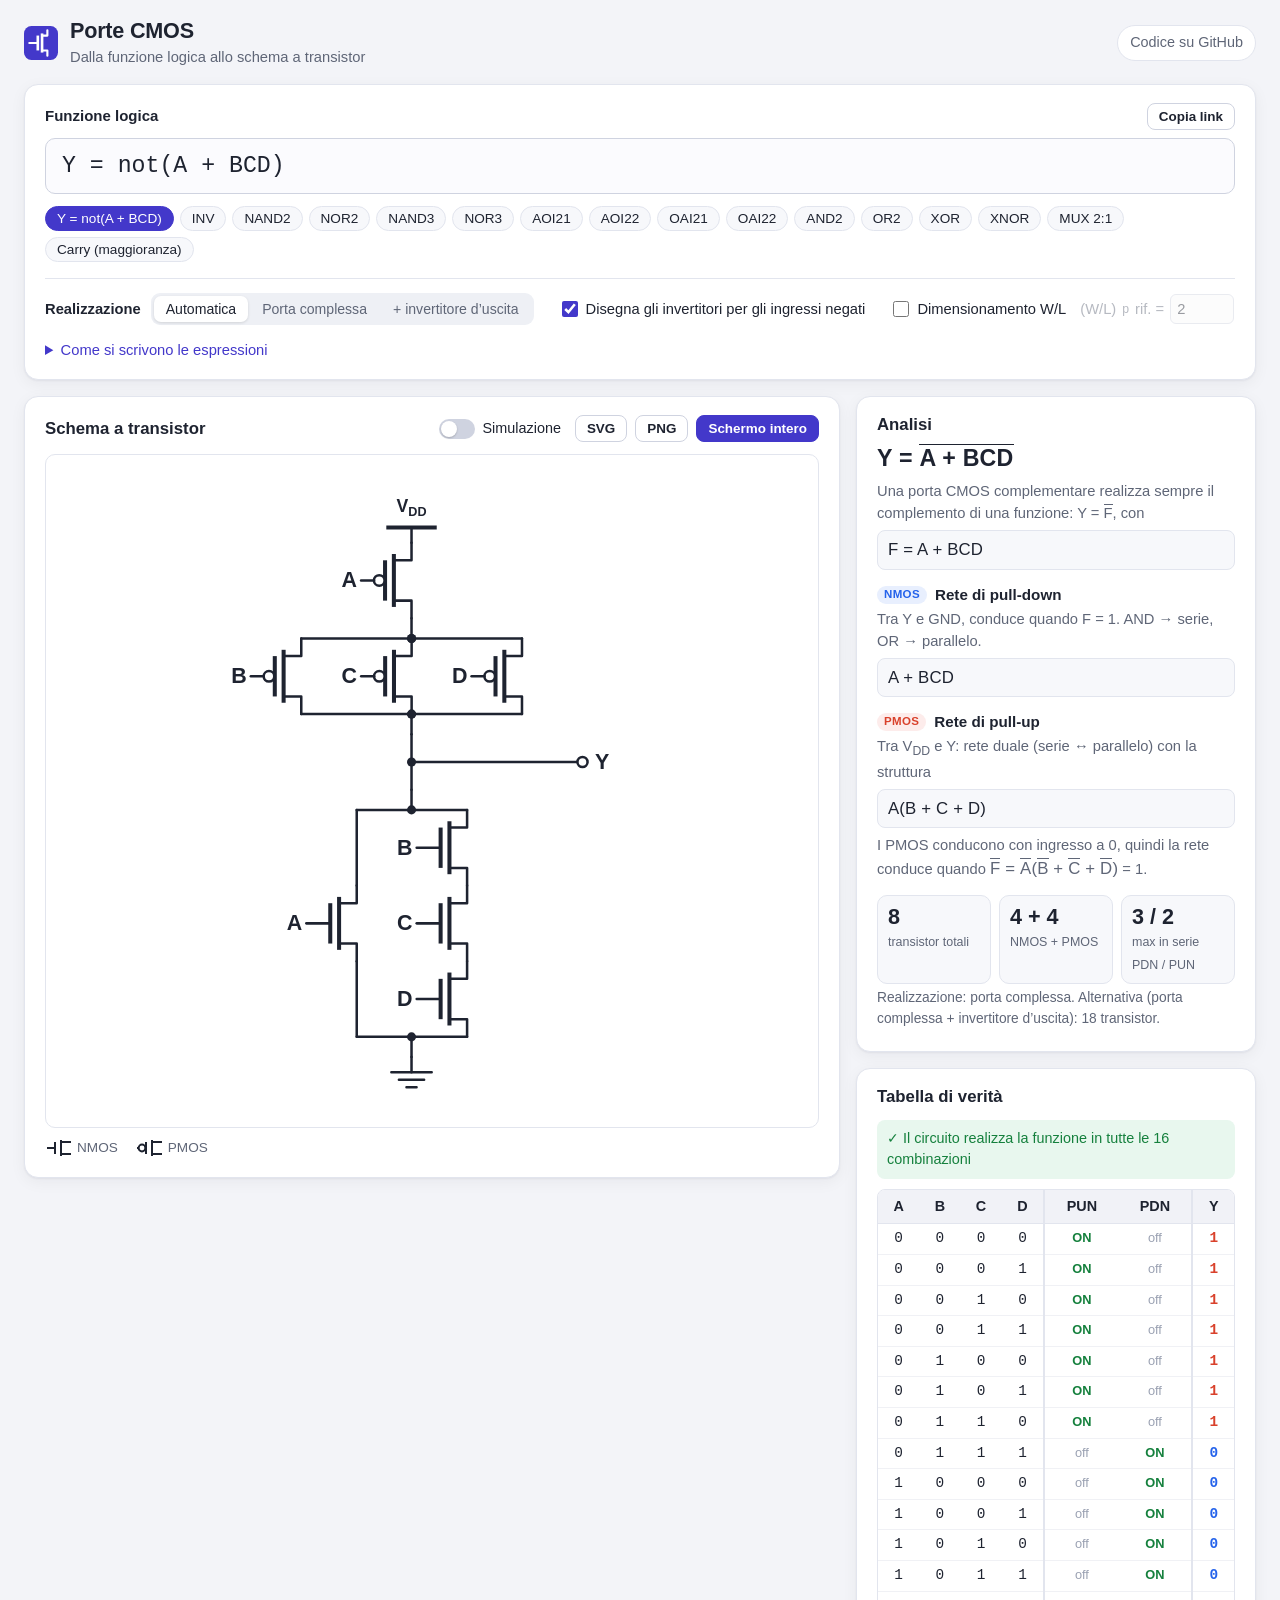
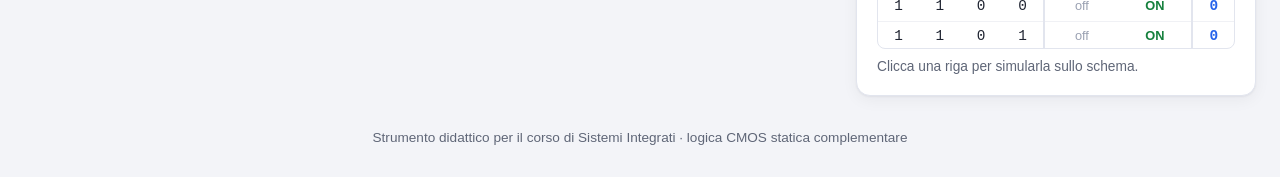
==== docs/index.html @ 06175005 "Generatore di schemi CMOS da espressioni logiche Sito statico (GitHub Pages) che trasforma una funzi" ====
<!doctype html>
<html lang="it">
<head>
  <meta charset="utf-8">
  <meta name="viewport" content="width=device-width, initial-scale=1">
  <title>Porte CMOS</title>
  <meta name="description" content="Scrivi una funzione logica (es. Y = not(A + BCD)) e ottieni lo schema a transistor CMOS con reti di pull-up e pull-down, tabella di verità, dimensionamento e simulazione.">
  <link rel="icon" href="favicon.svg" type="image/svg+xml">
  <link rel="stylesheet" href="css/style.css">
  <script type="module" src="js/app.js"></script>
</head>
<body>
  <header class="topbar">
    <div class="brand">
      <img src="favicon.svg" alt="" width="34" height="34">
      <div>
        <h1>Porte CMOS</h1>
        <p>Dalla funzione logica allo schema a transistor</p>
      </div>
    </div>
    <a class="gh-link" id="repo-link" href="https://github.com/giob22/PorteCMOS" target="_blank" rel="noopener">Codice su GitHub</a>
  </header>

  <main>
    <section class="card input-card">
      <div class="input-head">
        <label for="expr">Funzione logica</label>
        <button type="button" class="btn ghost small" id="copy-link" title="Copia un link a questa funzione">Copia link</button>
      </div>
      <input id="expr" class="expr" type="text" spellcheck="false" autocomplete="off" autocapitalize="off"
             placeholder="Y = not(A + BCD)" aria-describedby="error">
      <div id="error" class="error" role="alert" hidden></div>

      <div class="examples" id="examples" aria-label="Esempi"></div>

      <div class="options">
        <div class="opt">
          <span class="opt-label">Realizzazione</span>
          <div class="segmented" role="radiogroup" aria-label="Realizzazione" id="mode">
            <button type="button" role="radio" data-mode="auto">Automatica</button>
            <button type="button" role="radio" data-mode="direct">Porta complessa</button>
            <button type="button" role="radio" data-mode="outinv">+ invertitore d’uscita</button>
          </div>
        </div>
        <label class="opt check">
          <input type="checkbox" id="opt-inverters">
          <span>Disegna gli invertitori per gli ingressi negati</span>
        </label>
        <div class="opt sizing">
          <label class="check">
            <input type="checkbox" id="opt-sizing">
            <span>Dimensionamento W/L</span>
          </label>
          <label class="ratio" title="Rapporto (W/L) del PMOS dell'invertitore di riferimento, con (W/L) dell'NMOS = 1">
            (W/L)<sub>p</sub> rif. =
            <input type="number" id="opt-ratio" min="1" max="5" step="0.5" value="2">
          </label>
        </div>
      </div>

      <details class="syntax">
        <summary>Come si scrivono le espressioni</summary>
        <table>
          <tbody>
            <tr><th>NOT</th><td><code>not(A)</code> <code>!A</code> <code>~A</code> <code>A'</code></td></tr>
            <tr><th>AND</th><td><code>AB</code> <code>A·B</code> <code>A*B</code> <code>A&amp;B</code> <code>A and B</code></td></tr>
            <tr><th>OR</th><td><code>A + B</code> <code>A | B</code> <code>A or B</code></td></tr>
            <tr><th>XOR</th><td><code>A ^ B</code> <code>A xor B</code></td></tr>
            <tr><th>Funzioni</th><td><code>nand(A, B)</code> <code>nor(A, B, C)</code> <code>xnor(A, B)</code> <code>and(…)</code> <code>or(…)</code></td></tr>
          </tbody>
        </table>
        <ul>
          <li>Lettere adiacenti sono in AND: <code>BCD</code> = B·C·D.</li>
          <li>Una variabile è una lettera seguita da eventuali cifre: <code>A1</code>, <code>S0</code>.</li>
          <li>Precedenza: NOT, poi AND, poi XOR, poi OR. <code>Y =</code> iniziale facoltativo (cambia il nome dell’uscita).</li>
        </ul>
      </details>
    </section>

    <div class="layout">
      <section class="card schematic-card" id="schematic-card">
        <div class="card-head">
          <h2>Schema a transistor</h2>
          <div class="tools">
            <label class="switch" title="Assegna valori agli ingressi ed evidenzia i transistor accesi">
              <input type="checkbox" id="opt-sim">
              <span class="track"></span>
              <span>Simulazione</span>
            </label>
            <button type="button" class="btn ghost small" id="export-svg">SVG</button>
            <button type="button" class="btn ghost small" id="export-png">PNG</button>
            <button type="button" class="btn small" id="fullscreen" title="Schermo intero (tasto F)">Schermo intero</button>
          </div>
        </div>
        <div class="sim-panel" id="sim-panel" hidden></div>
        <div class="schematic" id="schematic"></div>
        <div class="legend">
          <span><svg width="26" height="20" viewBox="0 0 26 20" aria-hidden="true"><path d="M26 4H16V16H26M16 2V18M10 4V16M10 10H2" fill="none" stroke="currentColor" stroke-width="2"/></svg> NMOS</span>
          <span><svg width="26" height="20" viewBox="0 0 26 20" aria-hidden="true"><path d="M26 4H16V16H26M16 2V18M10 4V16M2 10H1" fill="none" stroke="currentColor" stroke-width="2"/><circle cx="6" cy="10" r="3.4" fill="none" stroke="currentColor" stroke-width="2"/></svg> PMOS</span>
          <span class="sim-only"><i class="sw up"></i> cammino verso V<sub>DD</sub></span>
          <span class="sim-only"><i class="sw down"></i> cammino verso GND</span>
          <span class="size-only"><i class="sw size"></i> W/L normalizzato</span>
        </div>
      </section>

      <aside class="side">
        <section class="card" id="analysis"></section>
        <section class="card" id="truth"></section>
      </aside>
    </div>
  </main>

  <footer>
    Strumento didattico per il corso di Sistemi Integrati · logica CMOS statica complementare
  </footer>
  <div class="toast" id="toast" role="status" aria-live="polite"></div>
</body>
</html>
---- docs/css/style.css ----
:root {
  --bg: #f3f4f8;
  --card: #ffffff;
  --ink: #1e2330;
  --muted: #5f6677;
  --line: #e2e5ee;
  --accent: #4338ca;
  --accent-soft: #eef0ff;
  --up: #d9412b;
  --down: #2563eb;
  --size: #7c3aed;
  --ok: #15803d;
  --ok-soft: #e8f7ee;
  --err: #b42318;
  --err-soft: #fdecea;
  --radius: 14px;
  --shadow: 0 1px 2px rgba(20, 24, 40, .05), 0 4px 16px rgba(20, 24, 40, .05);
  --font: "Segoe UI", Roboto, -apple-system, BlinkMacSystemFont, Helvetica, Arial, sans-serif;
  --mono: "Cascadia Code", "JetBrains Mono", Consolas, "SF Mono", Menlo, monospace;
}

* { box-sizing: border-box; }

[hidden] { display: none !important; }

html { -webkit-text-size-adjust: 100%; }

body {
  margin: 0;
  background: var(--bg);
  color: var(--ink);
  font: 15px/1.5 var(--font);
}

h1, h2, h3 { margin: 0; line-height: 1.2; }

code {
  font-family: var(--mono);
  font-size: .88em;
  background: #f1f2f7;
  border: 1px solid var(--line);
  border-radius: 5px;
  padding: 0 .3em;
}

/* ------------------------------------------------------------------ header */

.topbar {
  display: flex;
  align-items: center;
  justify-content: space-between;
  gap: 16px;
  max-width: 1440px;
  margin: 0 auto;
  padding: 18px 24px 8px;
}

.brand { display: flex; align-items: center; gap: 12px; }
.brand h1 { font-size: 1.35rem; letter-spacing: -.01em; }
.brand p { margin: 2px 0 0; color: var(--muted); font-size: .92rem; }

.gh-link {
  color: var(--muted);
  font-size: .9rem;
  text-decoration: none;
  border: 1px solid var(--line);
  background: var(--card);
  padding: 6px 12px;
  border-radius: 999px;
  white-space: nowrap;
}
.gh-link:hover { color: var(--accent); border-color: #c9cdf5; }

main {
  max-width: 1440px;
  margin: 0 auto;
  padding: 8px 24px 24px;
  display: grid;
  gap: 16px;
}

.card {
  background: var(--card);
  border: 1px solid var(--line);
  border-radius: var(--radius);
  box-shadow: var(--shadow);
  padding: 18px 20px;
  min-width: 0;
}

/* ------------------------------------------------------------------- input */

.input-head {
  display: flex;
  align-items: center;
  justify-content: space-between;
  margin-bottom: 8px;
}
.input-head label { font-weight: 600; }

.expr {
  width: 100%;
  font: 500 1.45rem/1.3 var(--mono);
  color: var(--ink);
  padding: 12px 16px;
  border: 1.5px solid #cfd3e0;
  border-radius: 10px;
  background: #fbfbfe;
  outline: none;
  transition: border-color .15s, box-shadow .15s;
}
.expr:focus { border-color: var(--accent); box-shadow: 0 0 0 4px rgba(67, 56, 202, .12); background: #fff; }
.expr.invalid { border-color: var(--err); box-shadow: 0 0 0 4px rgba(180, 35, 24, .1); }

.error {
  margin-top: 8px;
  padding: 8px 12px;
  border-radius: 8px;
  background: var(--err-soft);
  color: var(--err);
  font-size: .93rem;
}
.error pre {
  margin: 6px 0 0;
  font: .95rem/1.3 var(--mono);
  color: var(--ink);
  white-space: pre-wrap;
  word-break: break-all;
}
.error mark { background: #f8c7c1; color: var(--err); border-radius: 3px; padding: 0 1px; }

.examples { display: flex; flex-wrap: wrap; gap: 6px; margin-top: 12px; }
.chip {
  font: 500 .85rem var(--font);
  border: 1px solid var(--line);
  background: #f7f8fb;
  color: var(--ink);
  border-radius: 999px;
  padding: 4px 11px;
  cursor: pointer;
}
.chip:hover { border-color: #c9cdf5; background: var(--accent-soft); color: var(--accent); }
.chip.active { background: var(--accent); border-color: var(--accent); color: #fff; }

.options {
  display: flex;
  flex-wrap: wrap;
  align-items: center;
  gap: 12px 28px;
  margin-top: 16px;
  padding-top: 14px;
  border-top: 1px solid var(--line);
}
.opt { display: flex; align-items: center; gap: 10px; flex-wrap: wrap; }
.opt-label { font-weight: 600; font-size: .92rem; }
.check { display: inline-flex; align-items: center; gap: 8px; cursor: pointer; font-size: .92rem; }
.check input { width: 16px; height: 16px; accent-color: var(--accent); margin: 0; }
.sizing { gap: 14px; }
.ratio { font-size: .92rem; color: var(--muted); display: inline-flex; align-items: center; gap: 6px; }
.ratio input {
  width: 64px;
  font: inherit;
  color: var(--ink);
  padding: 3px 6px;
  border: 1px solid #cfd3e0;
  border-radius: 6px;
}
.ratio.disabled { opacity: .45; }

.segmented {
  display: inline-flex;
  background: #eef0f5;
  border-radius: 9px;
  padding: 3px;
  gap: 2px;
}
.segmented button {
  font: 500 .88rem var(--font);
  border: 0;
  background: transparent;
  color: var(--muted);
  padding: 5px 12px;
  border-radius: 7px;
  cursor: pointer;
}
.segmented button[aria-checked="true"] { background: #fff; color: var(--ink); box-shadow: 0 1px 3px rgba(0, 0, 0, .12); }

.syntax { margin-top: 14px; font-size: .92rem; }
.syntax summary { cursor: pointer; color: var(--accent); font-weight: 500; }
.syntax table { border-collapse: collapse; margin: 10px 0 4px; }
.syntax th { text-align: left; padding: 3px 14px 3px 0; color: var(--muted); font-weight: 600; vertical-align: top; }
.syntax td { padding: 3px 0; }
.syntax td code { margin-right: 4px; }
.syntax ul { margin: 8px 0 0; padding-left: 20px; color: var(--muted); }

/* ------------------------------------------------------------ layout/cards */

.layout {
  display: grid;
  grid-template-columns: minmax(0, 1fr) minmax(300px, 400px);
  gap: 16px;
  align-items: start;
}
.side { display: grid; gap: 16px; min-width: 0; }

.card-head {
  display: flex;
  align-items: center;
  justify-content: space-between;
  gap: 12px;
  flex-wrap: wrap;
  margin-bottom: 12px;
}
.card h2 { font-size: 1.05rem; }
.tools { display: flex; align-items: center; gap: 8px; flex-wrap: wrap; }

.btn {
  font: 600 .88rem var(--font);
  border: 1px solid var(--accent);
  background: var(--accent);
  color: #fff;
  border-radius: 8px;
  padding: 7px 14px;
  cursor: pointer;
}
.btn:hover { filter: brightness(1.08); }
.btn.ghost { background: #fff; color: var(--ink); border-color: #cfd3e0; }
.btn.ghost:hover { border-color: var(--accent); color: var(--accent); filter: none; }
.btn.small { padding: 5px 11px; font-size: .84rem; }

.switch { display: inline-flex; align-items: center; gap: 8px; cursor: pointer; font-size: .9rem; font-weight: 500; margin-right: 6px; user-select: none; }
.switch input { position: absolute; opacity: 0; pointer-events: none; }
.switch .track {
  width: 36px; height: 20px; border-radius: 999px; background: #cfd3e0; position: relative; transition: background .15s;
}
.switch .track::after {
  content: ""; position: absolute; top: 2px; left: 2px; width: 16px; height: 16px; border-radius: 50%;
  background: #fff; box-shadow: 0 1px 2px rgba(0, 0, 0, .2); transition: transform .15s;
}
.switch input:checked + .track { background: var(--accent); }
.switch input:checked + .track::after { transform: translateX(16px); }
.switch input:focus-visible + .track { outline: 2px solid var(--accent); outline-offset: 2px; }

/* --------------------------------------------------------------- schematic */

.schematic {
  border: 1px solid var(--line);
  border-radius: 10px;
  background: #fff;
  padding: 12px;
  overflow: auto;
  min-height: 240px;
  display: flex;
  align-items: center;
  justify-content: center;
  transition: opacity .15s;
}
.schematic.stale { opacity: .35; }
.schematic svg { display: block; width: 100%; height: auto; max-height: 72vh; margin: 0 auto; }

.legend { display: flex; flex-wrap: wrap; gap: 6px 18px; margin-top: 10px; color: var(--muted); font-size: .85rem; }
.legend span { display: inline-flex; align-items: center; gap: 6px; }
.legend svg { color: var(--ink); }
.legend .sw { width: 22px; height: 4px; border-radius: 2px; display: inline-block; }
.legend .sw.up { background: var(--up); }
.legend .sw.down { background: var(--down); }
.legend .sw.size { background: var(--size); }
.legend .sim-only, .legend .size-only { display: none; }
.sim-on .legend .sim-only, .size-on .legend .size-only { display: inline-flex; }

.sim-panel {
  display: flex;
  flex-wrap: wrap;
  align-items: center;
  gap: 10px 18px;
  padding: 10px 12px;
  margin-bottom: 12px;
  background: #f7f8fb;
  border: 1px solid var(--line);
  border-radius: 10px;
}
.sim-panel .bits { display: flex; flex-wrap: wrap; gap: 6px; }
.sim-panel .hint { color: var(--muted); font-size: .85rem; }
.bit {
  display: inline-flex;
  align-items: center;
  gap: 8px;
  font: 600 .95rem var(--font);
  border: 1px solid #cfd3e0;
  background: #fff;
  border-radius: 8px;
  padding: 4px 6px 4px 10px;
  cursor: pointer;
}
.bit .v {
  min-width: 24px;
  text-align: center;
  border-radius: 5px;
  padding: 1px 0;
  color: #fff;
  font-family: var(--mono);
}
.bit .v.b0 { background: var(--down); }
.bit .v.b1 { background: var(--up); }
.sim-out { display: flex; align-items: center; gap: 10px; margin-left: auto; font-size: .9rem; color: var(--muted); }
.sim-out .val {
  font: 700 1.05rem var(--font);
  padding: 3px 12px;
  border-radius: 8px;
  color: #fff;
  background: var(--muted);
}
.sim-out .val.v1 { background: var(--up); }
.sim-out .val.v0 { background: var(--down); }
.sim-out .val.vx { background: #b45309; }

/* ---------------------------------------------------------------- analysis */

.math { font-size: 1.05rem; letter-spacing: .01em; }
.math.big { font-size: 1.45rem; font-weight: 600; margin: 6px 0 4px; }
.ol {
  display: inline-block;
  border-top: .075em solid currentColor;
  padding-top: .06em;
  line-height: 1.05;
}
.math sub, .ol sub { font-size: .65em; }

#analysis h3 { font-size: .95rem; margin: 16px 0 4px; display: flex; align-items: center; gap: 8px; }
#analysis p { margin: 4px 0; color: var(--muted); font-size: .92rem; }
#analysis .formula {
  background: #f7f8fb;
  border: 1px solid var(--line);
  border-radius: 8px;
  padding: 6px 10px;
  margin: 6px 0;
  overflow-x: auto;
}
.tag {
  font-size: .72rem;
  font-weight: 700;
  letter-spacing: .03em;
  text-transform: uppercase;
  padding: 2px 7px;
  border-radius: 999px;
}
.tag.p { background: #fdeceb; color: var(--up); }
.tag.n { background: #e8effe; color: var(--down); }

.stats { display: grid; grid-template-columns: repeat(3, minmax(0, 1fr)); gap: 8px; margin-top: 14px; }
.stat { background: #f7f8fb; border: 1px solid var(--line); border-radius: 10px; padding: 8px 10px; }
.stat b { display: block; font-size: 1.35rem; line-height: 1.2; }
.stat span { font-size: .78rem; color: var(--muted); }
.note { font-size: .86rem !important; }

/* ------------------------------------------------------------- truth table */

.verify {
  display: flex;
  align-items: center;
  gap: 8px;
  padding: 8px 10px;
  border-radius: 8px;
  font-size: .9rem;
  font-weight: 500;
  margin-bottom: 10px;
}
.verify.ok { background: var(--ok-soft); color: var(--ok); }
.verify.bad { background: var(--err-soft); color: var(--err); }

.table-wrap { max-height: 460px; overflow: auto; border: 1px solid var(--line); border-radius: 8px; }
table.tt { border-collapse: collapse; width: 100%; font-size: .9rem; text-align: center; }
.tt th {
  position: sticky;
  top: 0;
  background: #f1f2f7;
  font-weight: 600;
  padding: 6px 8px;
  border-bottom: 1px solid var(--line);
}
.tt td { padding: 4px 8px; border-bottom: 1px solid #f0f1f5; font-family: var(--mono); }
.tt th.sep, .tt td.sep { border-left: 2px solid var(--line); }
.tt tbody tr { cursor: pointer; }
.tt tbody tr:hover { background: #f5f6ff; }
.tt tr.current { background: #e9ebff !important; box-shadow: inset 3px 0 0 var(--accent); }
.tt .on { color: var(--ok); font-weight: 700; font-family: var(--font); font-size: .8rem; }
.tt .off { color: #9aa1b2; font-family: var(--font); font-size: .8rem; }
.tt .y1 { color: var(--up); font-weight: 700; }
.tt .y0 { color: var(--down); font-weight: 700; }

/* ------------------------------------------------------------------ varie */

footer { text-align: center; color: var(--muted); font-size: .85rem; padding: 8px 24px 28px; }

.toast {
  position: fixed;
  left: 50%;
  bottom: 24px;
  transform: translate(-50%, 20px);
  background: var(--ink);
  color: #fff;
  padding: 8px 16px;
  border-radius: 8px;
  font-size: .9rem;
  opacity: 0;
  pointer-events: none;
  transition: opacity .2s, transform .2s;
}
.toast.show { opacity: 1; transform: translate(-50%, 0); }

/* schermo intero: solo lo schema, il più grande possibile */
.schematic-card:fullscreen {
  border-radius: 0;
  border: 0;
  padding: 20px 28px;
  display: flex;
  flex-direction: column;
  background: #fff;
}
.schematic-card:fullscreen .schematic { flex: 1; border: 0; padding: 0; }
.schematic-card:fullscreen .schematic svg { max-height: calc(100vh - 150px); }
.schematic-card:fullscreen #export-svg,
.schematic-card:fullscreen #export-png { display: none; }

@media (max-width: 1020px) {
  .layout { grid-template-columns: minmax(0, 1fr); }
}

@media (max-width: 640px) {
  body { font-size: 14px; }
  .topbar { padding: 14px 16px 4px; }
  .brand p { display: none; }
  main { padding: 8px 16px 20px; }
  .card { padding: 14px; }
  .expr { font-size: 1.15rem; padding: 10px 12px; }
  .segmented button { padding: 5px 8px; font-size: .82rem; }
  .sim-out { margin-left: 0; }
  .schematic { padding: 6px; }
}
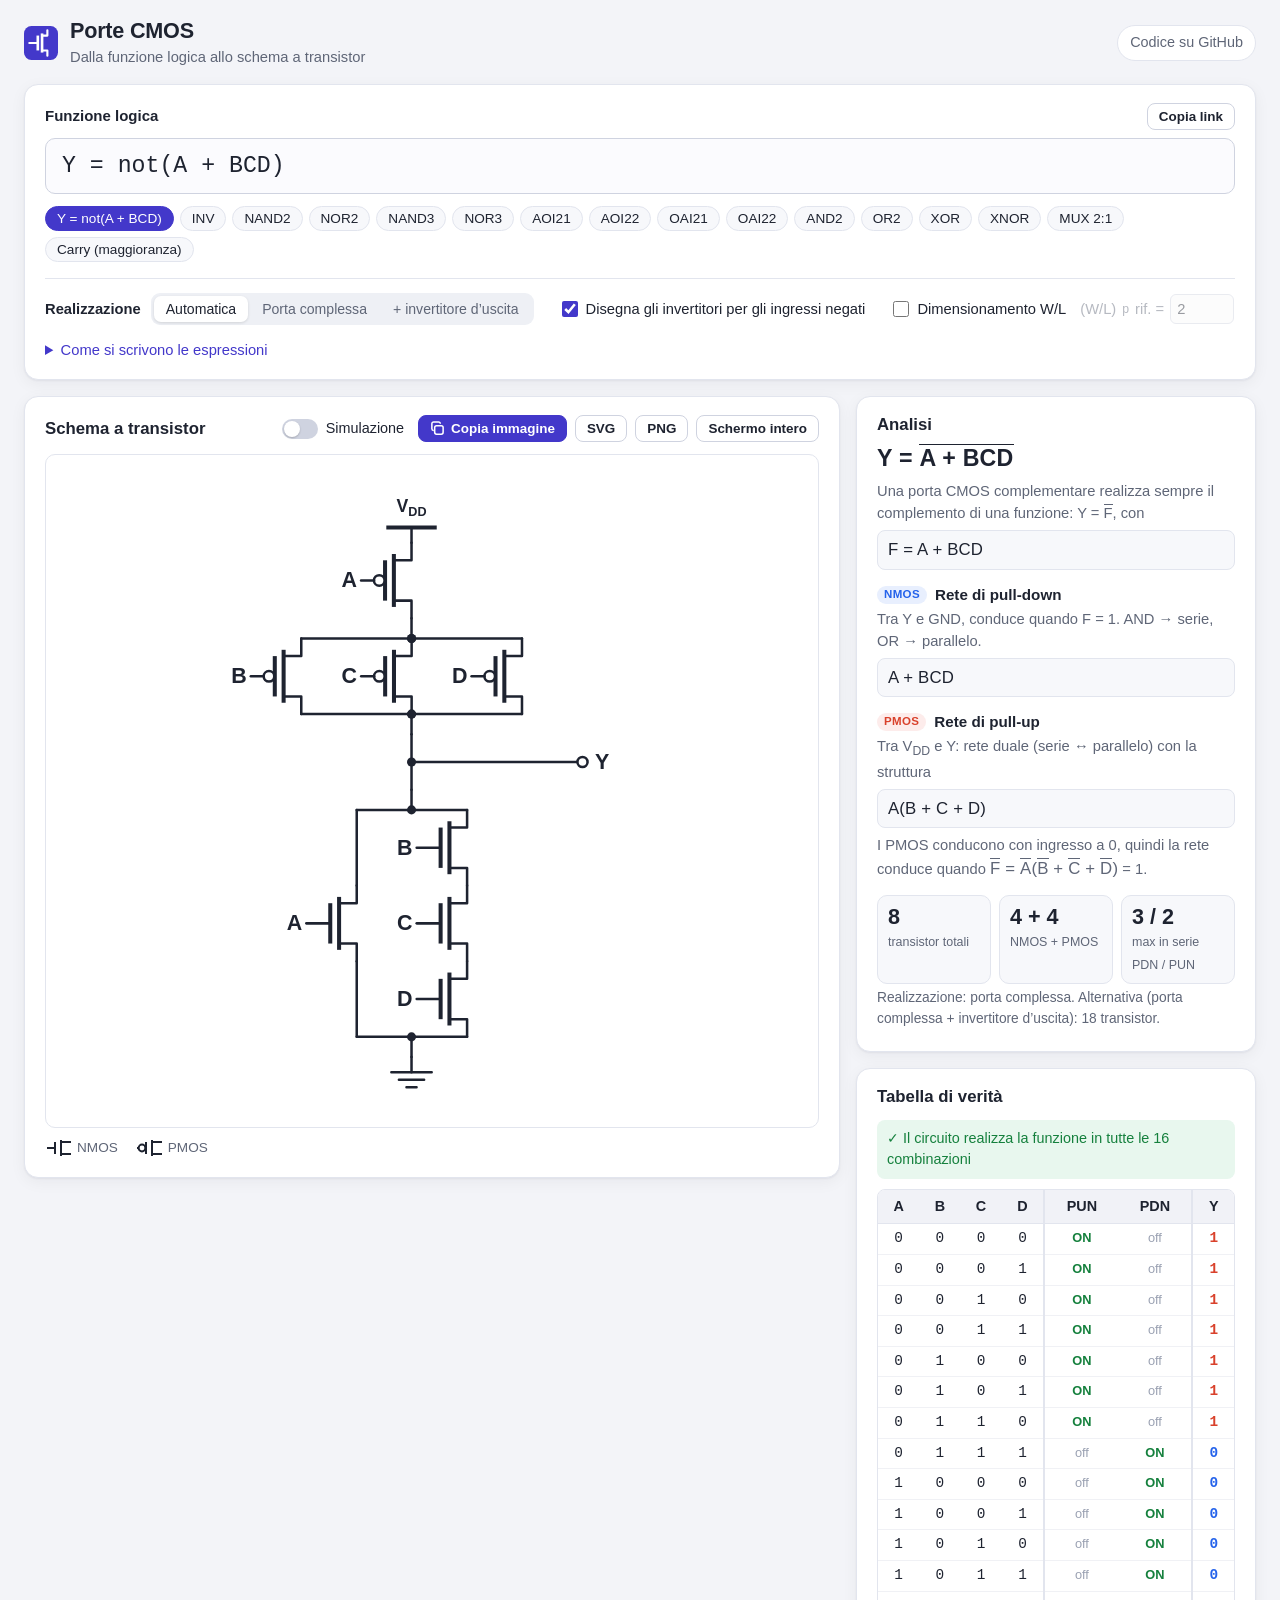
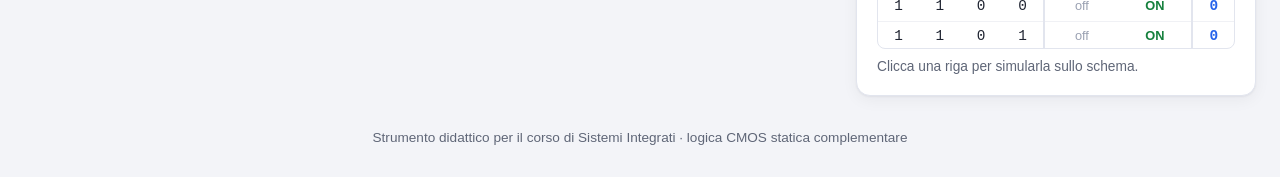
==== commit c34639fe: "Copia dello schema negli appunti come immagine Pulsante "Copia immagine" (e tasto C) che mette lo sc" ====
--- a/docs/index.html
+++ b/docs/index.html
@@ -87,9 +87,13 @@
               <span class="track"></span>
               <span>Simulazione</span>
             </label>
-            <button type="button" class="btn ghost small" id="export-svg">SVG</button>
-            <button type="button" class="btn ghost small" id="export-png">PNG</button>
-            <button type="button" class="btn small" id="fullscreen" title="Schermo intero (tasto F)">Schermo intero</button>
+            <button type="button" class="btn small icon" id="copy-img" title="Copia lo schema come immagine da incollare negli appunti (tasto C)">
+              <svg width="15" height="15" viewBox="0 0 16 16" aria-hidden="true"><rect x="5" y="5" width="9" height="9" rx="2" fill="none" stroke="currentColor" stroke-width="1.6"/><path d="M11 3V2.8A1.8 1.8 0 0 0 9.2 1H3.8A1.8 1.8 0 0 0 2 2.8v5.4A1.8 1.8 0 0 0 3.8 10H4" fill="none" stroke="currentColor" stroke-width="1.6"/></svg>
+              Copia immagine
+            </button>
+            <button type="button" class="btn ghost small" id="export-svg" title="Scarica lo schema in formato vettoriale">SVG</button>
+            <button type="button" class="btn ghost small" id="export-png" title="Scarica lo schema come immagine">PNG</button>
+            <button type="button" class="btn ghost small" id="fullscreen" title="Schermo intero (tasto F)">Schermo intero</button>
           </div>
         </div>
         <div class="sim-panel" id="sim-panel" hidden></div>
--- a/docs/css/style.css
+++ b/docs/css/style.css
@@ -227,6 +227,7 @@
 .btn.ghost { background: #fff; color: var(--ink); border-color: #cfd3e0; }
 .btn.ghost:hover { border-color: var(--accent); color: var(--accent); filter: none; }
 .btn.small { padding: 5px 11px; font-size: .84rem; }
+.btn.icon { display: inline-flex; align-items: center; gap: 6px; }
 
 .switch { display: inline-flex; align-items: center; gap: 8px; cursor: pointer; font-size: .9rem; font-weight: 500; margin-right: 6px; user-select: none; }
 .switch input { position: absolute; opacity: 0; pointer-events: none; }
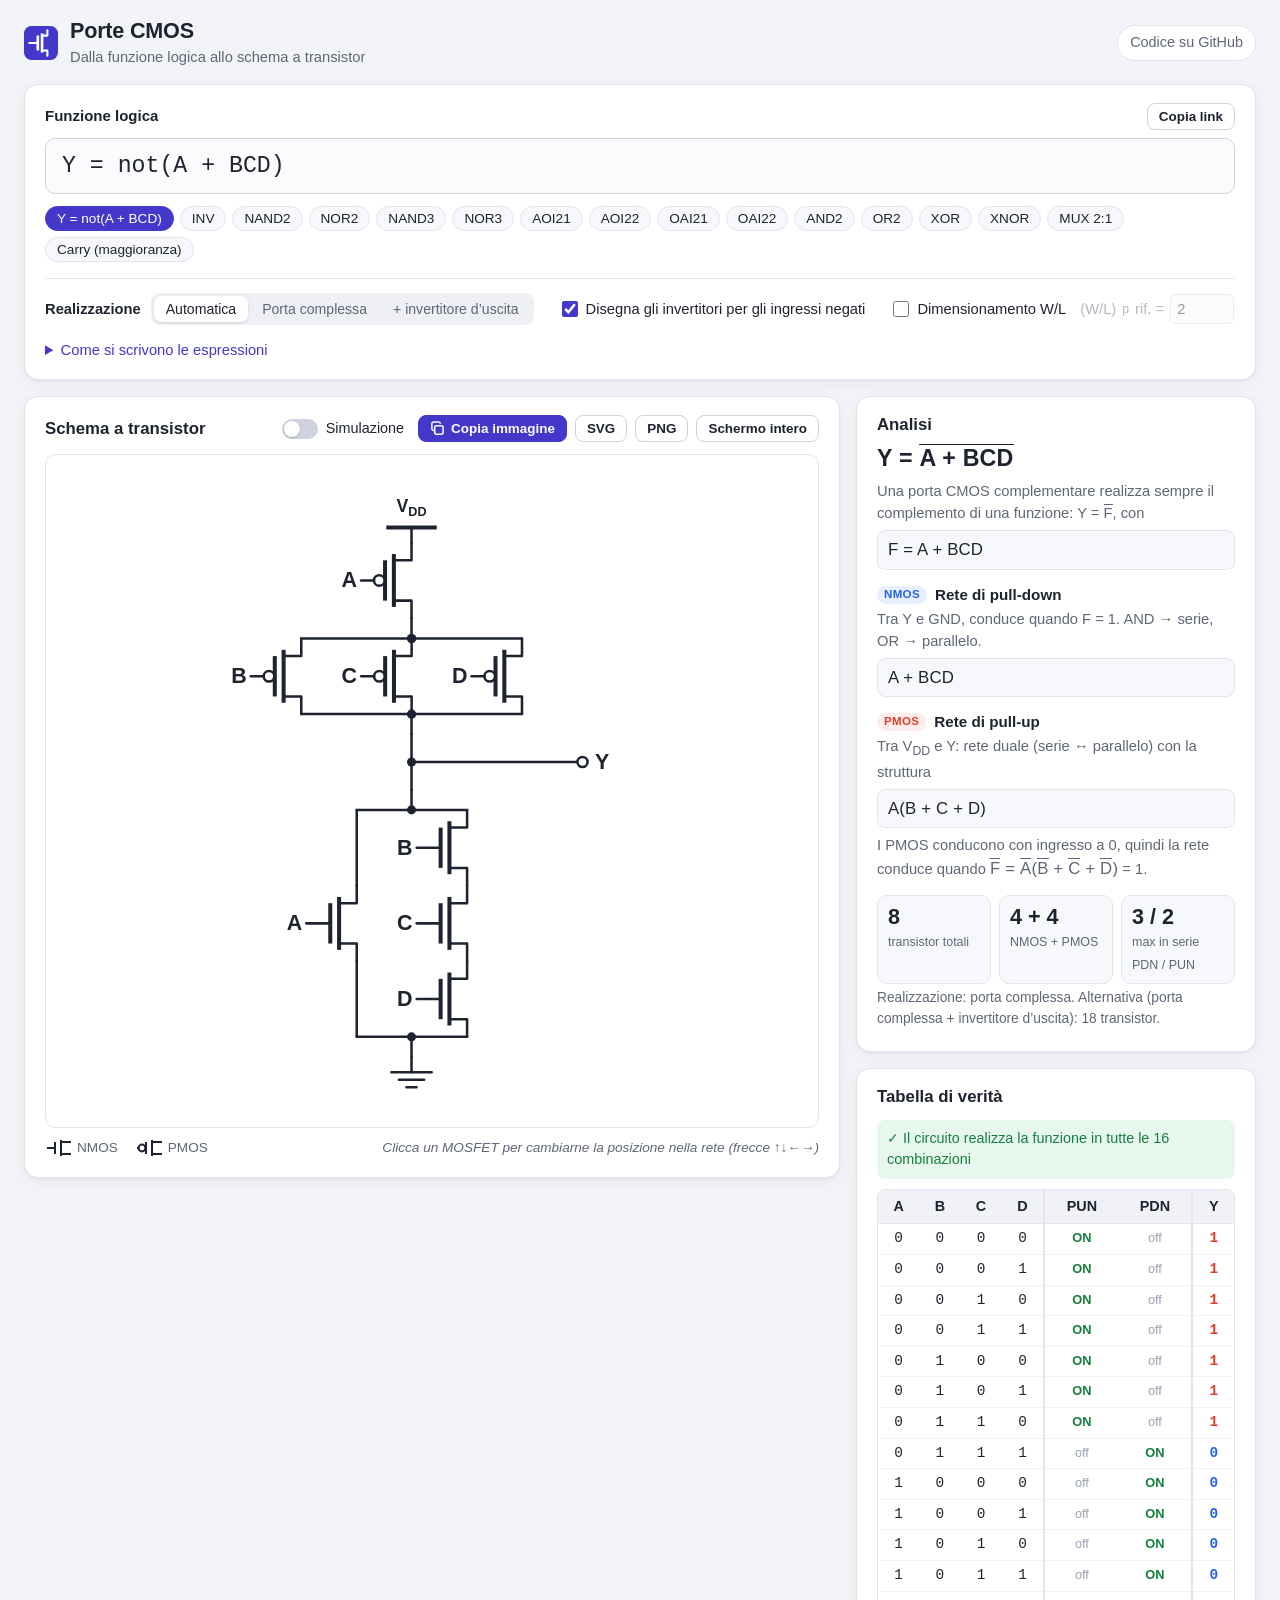
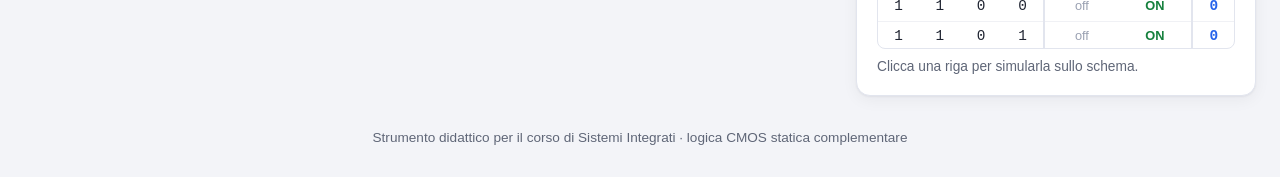
==== commit cb454247: "Ordine dei MOSFET modificabile nelle reti di pull-up e pull-down Clic su un transistor per seleziona" ====
--- a/docs/index.html
+++ b/docs/index.html
@@ -97,6 +97,7 @@
           </div>
         </div>
         <div class="sim-panel" id="sim-panel" hidden></div>
+        <div class="order-panel" id="order-panel" hidden></div>
         <div class="schematic" id="schematic"></div>
         <div class="legend">
           <span><svg width="26" height="20" viewBox="0 0 26 20" aria-hidden="true"><path d="M26 4H16V16H26M16 2V18M10 4V16M10 10H2" fill="none" stroke="currentColor" stroke-width="2"/></svg> NMOS</span>
@@ -104,6 +105,7 @@
           <span class="sim-only"><i class="sw up"></i> cammino verso V<sub>DD</sub></span>
           <span class="sim-only"><i class="sw down"></i> cammino verso GND</span>
           <span class="size-only"><i class="sw size"></i> W/L normalizzato</span>
+          <span class="move-hint">Clicca un MOSFET per cambiarne la posizione nella rete (frecce ↑↓←→)</span>
         </div>
       </section>
 
--- a/docs/css/style.css
+++ b/docs/css/style.css
@@ -267,6 +267,30 @@
 .legend .sw.down { background: var(--down); }
 .legend .sw.size { background: var(--size); }
 .legend .sim-only, .legend .size-only { display: none; }
+.legend .move-hint { margin-left: auto; font-style: italic; }
+
+/* MOSFET spostabili */
+.schematic .cm-tr[data-movable] { cursor: pointer; }
+.schematic .cm-tr[data-movable]:hover .cm-w,
+.schematic .cm-tr[data-movable]:hover .cm-bubble { stroke: var(--accent); }
+.schematic .cm-tr[data-movable]:hover .cm-txt { fill: var(--accent); }
+
+.order-panel {
+  display: flex;
+  flex-wrap: wrap;
+  align-items: center;
+  gap: 8px 14px;
+  padding: 8px 12px;
+  margin-bottom: 12px;
+  background: var(--accent-soft);
+  border: 1px solid #d5d9fb;
+  border-radius: 10px;
+}
+.order-info { display: flex; align-items: center; flex-wrap: wrap; gap: 4px 8px; font-size: .92rem; }
+.order-info .math { font-size: 1.05rem; }
+.order-info .where { color: var(--muted); font-size: .88rem; }
+.order-actions { display: flex; flex-wrap: wrap; gap: 6px; margin-left: auto; }
+.btn:disabled, .btn:disabled:hover { opacity: .4; cursor: default; color: var(--ink); border-color: #cfd3e0; }
 .sim-on .legend .sim-only, .size-on .legend .size-only { display: inline-flex; }
 
 .sim-panel {
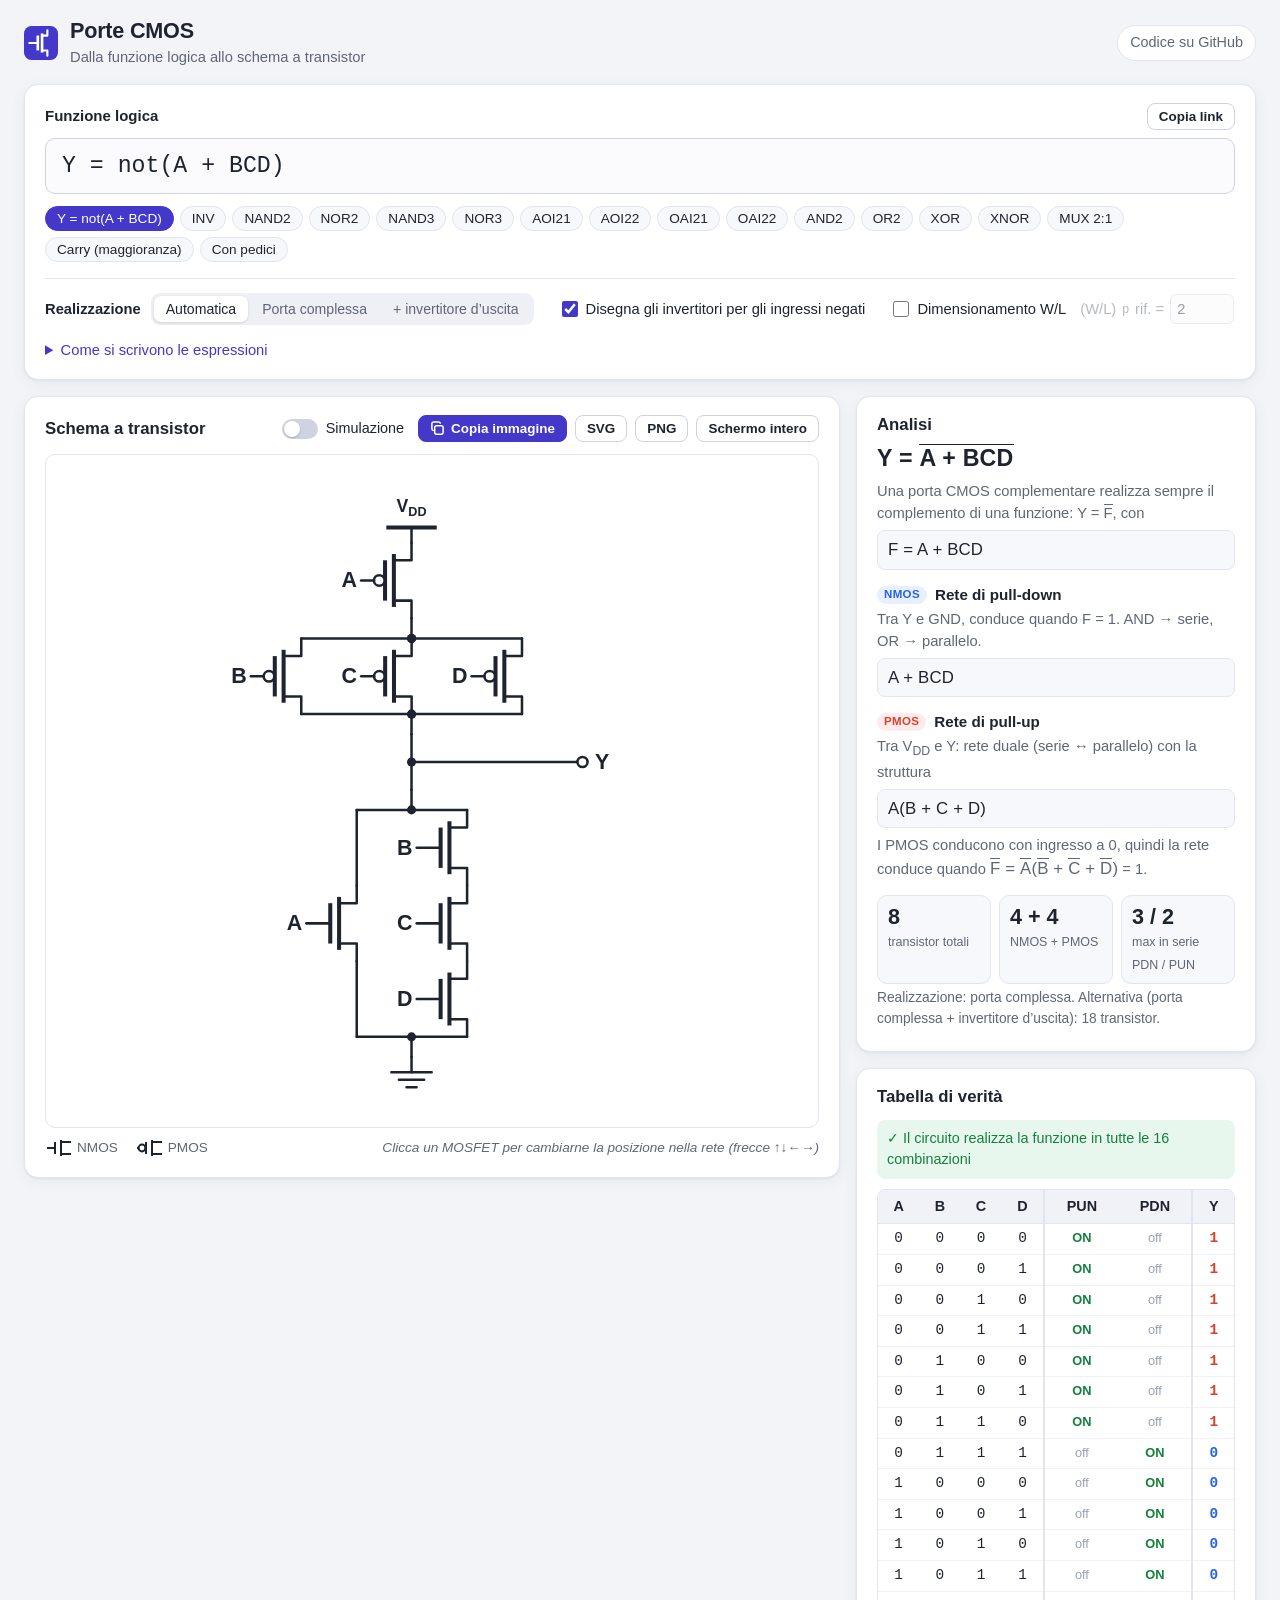
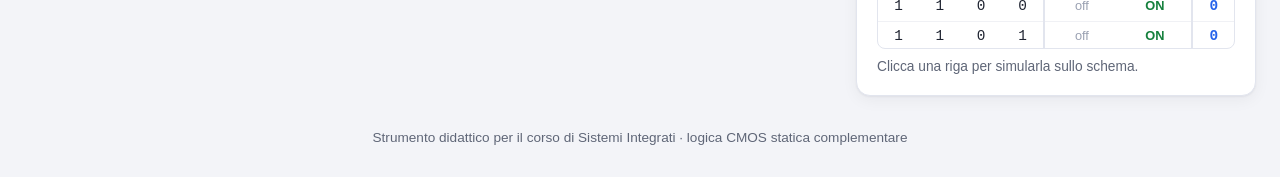
==== commit d65acff1: "Pedici nei nomi dei segnali Le variabili e l'uscita accettano un pedice: A_1 (= A1), A_in, A_{in}. C" ====
--- a/docs/index.html
+++ b/docs/index.html
@@ -71,7 +71,9 @@
         </table>
         <ul>
           <li>Lettere adiacenti sono in AND: <code>BCD</code> = B·C·D.</li>
-          <li>Una variabile è una lettera seguita da eventuali cifre: <code>A1</code>, <code>S0</code>.</li>
+          <li>Pedici: <code>A_1</code> o <code>A1</code>, <code>A_in</code>, <code>A_{in}</code>; anche per l’uscita (<code>Y_{out} = …</code>).
+            Con le graffe il pedice può essere seguito da un’altra variabile: <code>A_{in}B</code> = A<sub>in</sub>·B,
+            mentre <code>A_inB</code> è A con pedice “inB”.</li>
           <li>Precedenza: NOT, poi AND, poi XOR, poi OR. <code>Y =</code> iniziale facoltativo (cambia il nome dell’uscita).</li>
         </ul>
       </details>
